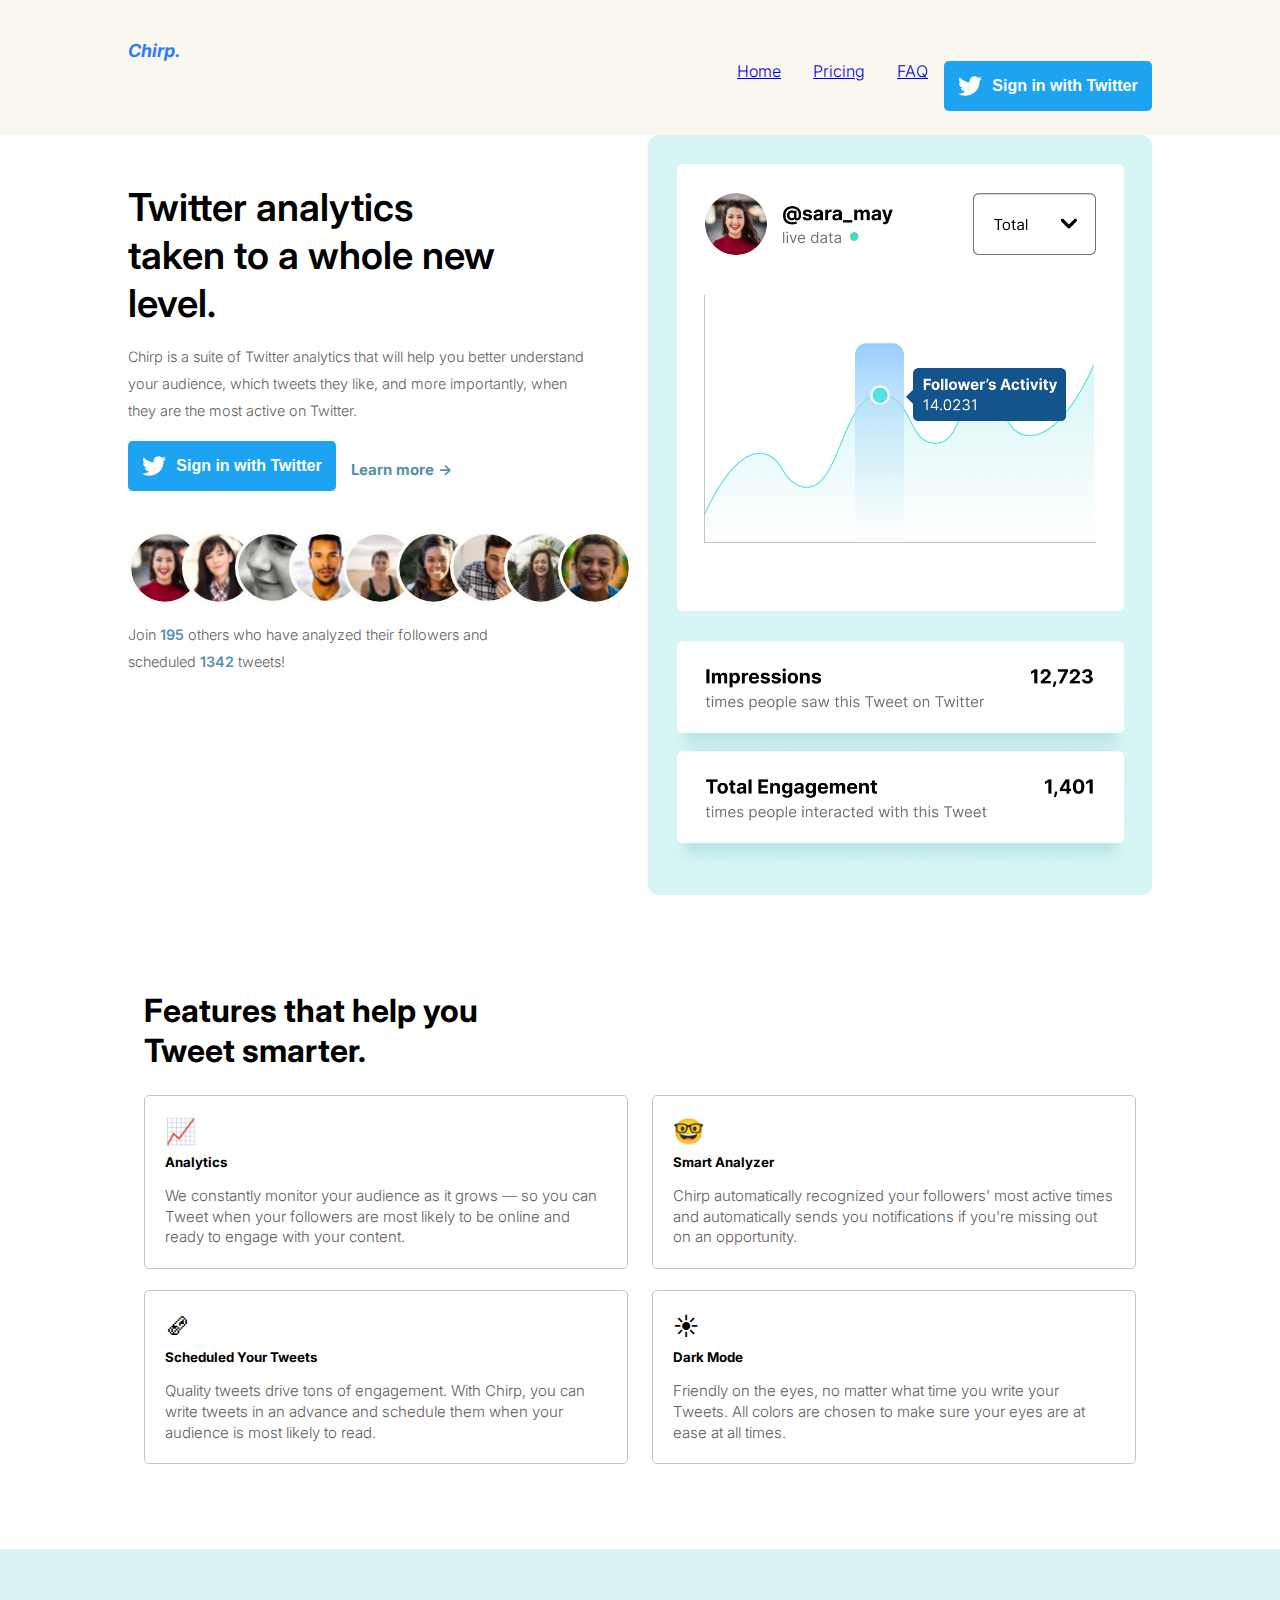
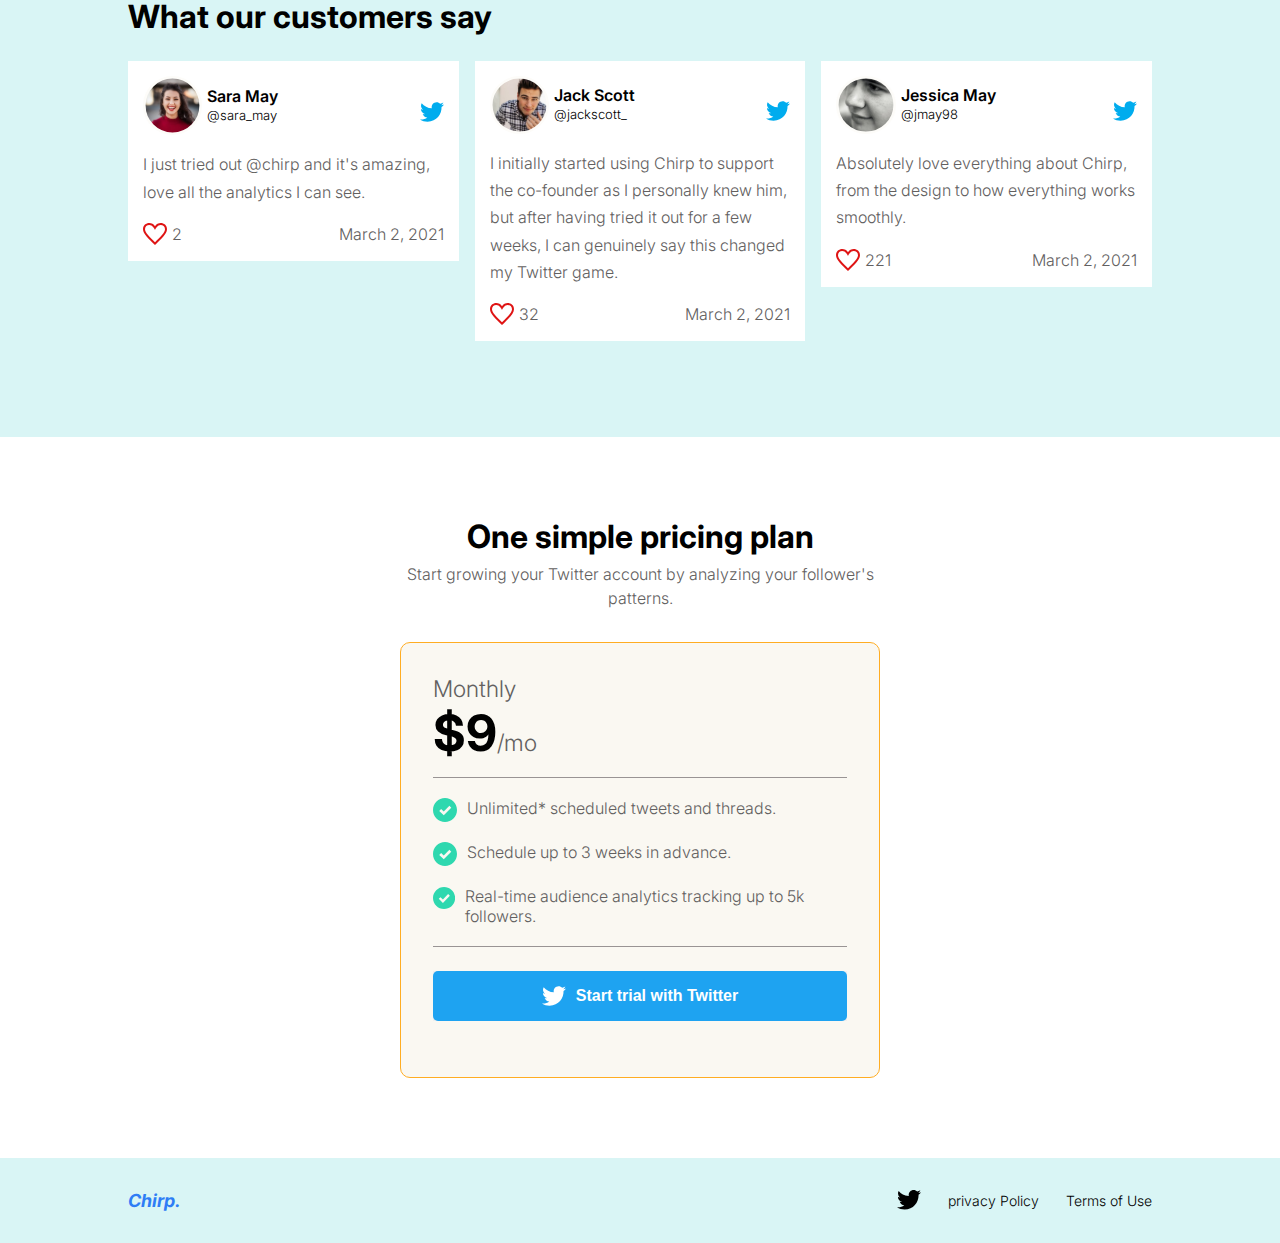
==== index.html @ cfd97e2c "trying again to publish my website" ====
<!DOCTYPE html>
<html lang="en">

<head>
  <link rel="stylesheet" href="/css/style.css" />
  <title>Chirp</title>
</head>

<body>
  <header>
    <nav>
      <div class="logo">
        <a href="#">
          <p>Chirp.</p>
        </a>
      </div>

      <svg id="hamburger-icon" class="hamburger" width="24" height="20" viewBox="0 0 24 20" fill="none" xmlns="http://www.w3.org/2000/svg">
        <path d="M24 4H0V0H24V4ZM24 8H0V12H24V8ZM24 16H0V20H24V16Z" fill="black"/>
        </svg>
        
        <div id="nav-wrapper">
        <ul id="my-nav">
            <li><a href="/index.html">Home</a></li>
            <li><a href="#">Pricing</a></li>
            <li><a href="/faq.html">FAQ</a></li>
          <button>
            <a href="#">
              <svg width="24" height="20" viewbox="0 0 24 20" fill="none" xmlns="http://www.w3.org/2000/svg">
                <path
                  d="M24 2.55699C23.117 2.94899 22.168 3.21299 21.172 3.33199C22.189 2.72299 22.97 1.75799 23.337 0.607986C22.386 1.17199 21.332 1.58199 20.21 1.80299C19.313 0.845986 18.032 0.247986 16.616 0.247986C13.437 0.247986 11.101 3.21399 11.819 6.29299C7.728 6.08799 4.1 4.12799 1.671 1.14899C0.381 3.36199 1.002 6.25699 3.194 7.72299C2.388 7.69699 1.628 7.47599 0.965 7.10699C0.911 9.38799 2.546 11.522 4.914 11.997C4.221 12.185 3.462 12.229 2.69 12.081C3.316 14.037 5.134 15.46 7.29 15.5C5.22 17.123 2.612 17.848 0 17.54C2.179 18.937 4.768 19.752 7.548 19.752C16.69 19.752 21.855 12.031 21.543 5.10599C22.505 4.41099 23.34 3.54399 24 2.55699Z"
                  fill="white" />
              </svg>
              <span> Sign in with Twitter</span>
            </a>
          </button>
        </ul>
      </div>
        

    </nav>
  </header>


  <div class="container-sara">

    <img src="/Assets/Hero Image (Desktop View).png" alt="Hero Image" />
    
    <div class="analytics">
      <h1>
        Twitter analytics <br />
        taken to a whole new <br />
        level.
      </h1>
      <p>
        Chirp is a suite of Twitter analytics that will help you better
        understand <br />
        your audience, which tweets they like, and more importantly, when
        <br />
        they are the most active on Twitter.
      </p>
      <div class="twitter2">
        <button>
          <a href="#">
            <svg width="24" height="20" viewbox="0 0 24 20" fill="none" xmlns="http://www.w3.org/2000/svg">
              <path
                d="M24 2.55699C23.117 2.94899 22.168 3.21299 21.172 3.33199C22.189 2.72299 22.97 1.75799 23.337 0.607986C22.386 1.17199 21.332 1.58199 20.21 1.80299C19.313 0.845986 18.032 0.247986 16.616 0.247986C13.437 0.247986 11.101 3.21399 11.819 6.29299C7.728 6.08799 4.1 4.12799 1.671 1.14899C0.381 3.36199 1.002 6.25699 3.194 7.72299C2.388 7.69699 1.628 7.47599 0.965 7.10699C0.911 9.38799 2.546 11.522 4.914 11.997C4.221 12.185 3.462 12.229 2.69 12.081C3.316 14.037 5.134 15.46 7.29 15.5C5.22 17.123 2.612 17.848 0 17.54C2.179 18.937 4.768 19.752 7.548 19.752C16.69 19.752 21.855 12.031 21.543 5.10599C22.505 4.41099 23.34 3.54399 24 2.55699Z"
                fill="white" />
            </svg>
            <span> Sign in with Twitter</span>
          </a>
        </button>

        <div class="learn-more">
          <a href="#"> Learn more → </a>
        </div>
      </div>

      <div class="profile-img">
        <img src="/Assets/userAvatar01.svg" alt="userAvatar01" />
        <img src="/Assets/userAvatar02.svg" alt="userAvatar02" />
        <img src="/Assets/userAvatar03.svg" alt="userAvatar03" />
        <img src="/Assets/userAvatar04.svg" alt="userAvatar04" />
        <img src="/Assets/userAvatar05.svg" alt="userAvatar05" />
        <img src="/Assets/userAvatar06.svg" alt="userAvatar06" />
        <img src="/Assets/userAvatar07.svg" alt="userAvatar07" />
        <img src="/Assets/userAvatar08.svg" alt="userAvatar08" />
        <img src="/Assets/userAvatar09.svg" alt="userAvatar09" />
      </div>

      <p id="detail-texts">
        Join <span>195</span> others who have analyzed their followers and
        <br />
        scheduled <span>1342</span> tweets!
      </p>
    </div>
  </div>

  <div class="features-container">
    <h2>Features that help you <br>
        Tweet smarter.</h2>
    <div class="features">
      <div class="features-items">
        <span>📈</span>
        <h5>Analytics</h5>
        <p>
          We constantly monitor your audience as it grows — so you can Tweet
          when your followers are most likely to be online and ready to engage
          with your content.
        </p>
      </div>
      <div class="features-items">
        <span>🤓</span>
        <h5>Smart Analyzer</h5>
        <p>
          Chirp automatically recognized your followers' most active times and
          automatically sends you notifications if you're missing out on an
          opportunity.
        </p>
      </div>
      <div class="features-items">
        <span>🗞</span>
        <h5>Scheduled Your Tweets</h5>
        <p>
          Quality tweets drive tons of engagement. With Chirp, you can write
          tweets in an advance and schedule them when your audience is most
          likely to read.
        </p>
      </div>
      <div class="features-items">
        <span>☀</span>
        <h5>Dark Mode</h5>
        <p>
          Friendly on the eyes, no matter what time you write your Tweets. All
          colors are chosen to make sure your eyes are at ease at all times.
        </p>
      </div>
    </div>
  </div>

  <div class="reviews-container">
    <h2>What our customers say</h2>
    <div class="reviews">
      <div class="r-item">
        <div class="tweet">
          <div class="tweet-1">
            <img src="/Assets/userAvatar01.svg" alt="userAvatar01" />
            <div>
              <p>Sara May</p>
              <span>@sara_may</span>
            </div>
          </div>
          <div>
            <svg width="24" height="24" viewbox="0 0 24 24" fill="none" xmlns="http://www.w3.org/2000/svg">
                <path
                  d="M24 4.55705C23.117 4.94905 22.168 5.21305 21.172 5.33205C22.189 4.72305 22.97 3.75805 23.337 2.60805C22.386 3.17205 21.332 3.58205 20.21 3.80305C19.313 2.84605 18.032 2.24805 16.616 2.24805C13.437 2.24805 11.101 5.21405 11.819 8.29305C7.728 8.08805 4.1 6.12805 1.671 3.14905C0.381 5.36205 1.002 8.25705 3.194 9.72305C2.388 9.69705 1.628 9.47605 0.965 9.10705C0.911 11.388 2.546 13.522 4.914 13.997C4.221 14.185 3.462 14.229 2.69 14.081C3.316 16.037 5.134 17.46 7.29 17.5C5.22 19.123 2.612 19.848 0 19.54C2.179 20.937 4.768 21.752 7.548 21.752C16.69 21.752 21.855 14.031 21.543 7.10605C22.505 6.41105 23.34 5.54405 24 4.55705Z"
                  fill="#00ACEE" />
            </svg>
          </div>
        </div>
        <div class="tweet-text">
          I just tried out @chirp and it's amazing, love all the analytics I
          can see.
        </div>
        <div class="sub-details">
          <div class="like-counter">
            <svg width="24" height="24" viewbox="0 0 24 24" fill="none" xmlns="http://www.w3.org/2000/svg">
              <path
                d="M6.28 3C9.516 3.001 11.253 6.491 12 8.031C12.75 6.484 14.469 3.01 17.726 3.01C19.784 3.01 22 4.319 22 7.192C22 10.634 17.256 15.043 12 20.192C6.742 15.041 2 10.633 2 7.192C2 4.516 3.965 2.999 6.28 3ZM6.281 1C3.098 1 0 3.187 0 7.192C0 11.853 5.57 16.619 12 23C18.43 16.619 24 11.853 24 7.192C24 3.181 20.903 1.01 17.726 1.01C15.522 1.01 13.28 2.052 12 4.248C10.715 2.042 8.478 1 6.281 1Z"
                fill="#DF1414" />
            </svg>

            <span>2</span>
          </div>
          <div>March 2, 2021</div>
        </div>
      </div>

      <div class="r-item">
        <div class="tweet">
          <div class="tweet-1">
            <img src="/Assets/userAvatar07.svg" alt="userAvatar07" />
            <div>
              <p>Jack Scott</p>
              <span>@jackscott_</span>
            </div>
          </div>
          <div>
            <svg width="24" height="24" viewbox="0 0 24 24" fill="none" xmlns="http://www.w3.org/2000/svg">
                <path
                  d="M24 4.55705C23.117 4.94905 22.168 5.21305 21.172 5.33205C22.189 4.72305 22.97 3.75805 23.337 2.60805C22.386 3.17205 21.332 3.58205 20.21 3.80305C19.313 2.84605 18.032 2.24805 16.616 2.24805C13.437 2.24805 11.101 5.21405 11.819 8.29305C7.728 8.08805 4.1 6.12805 1.671 3.14905C0.381 5.36205 1.002 8.25705 3.194 9.72305C2.388 9.69705 1.628 9.47605 0.965 9.10705C0.911 11.388 2.546 13.522 4.914 13.997C4.221 14.185 3.462 14.229 2.69 14.081C3.316 16.037 5.134 17.46 7.29 17.5C5.22 19.123 2.612 19.848 0 19.54C2.179 20.937 4.768 21.752 7.548 21.752C16.69 21.752 21.855 14.031 21.543 7.10605C22.505 6.41105 23.34 5.54405 24 4.55705Z"
                  fill="#00ACEE" />
            </svg>
          </div>
        </div>
        <div class="tweet-text">
          I initially started using Chirp to support the co-founder as I
          personally knew him, but after having tried it out for a few weeks,
          I can genuinely say this changed my Twitter game.
        </div>
        <div class="sub-details">
          <div class="like-counter">
            <svg width="24" height="24" viewbox="0 0 24 24" fill="none" xmlns="http://www.w3.org/2000/svg">
              <path
                d="M6.28 3C9.516 3.001 11.253 6.491 12 8.031C12.75 6.484 14.469 3.01 17.726 3.01C19.784 3.01 22 4.319 22 7.192C22 10.634 17.256 15.043 12 20.192C6.742 15.041 2 10.633 2 7.192C2 4.516 3.965 2.999 6.28 3ZM6.281 1C3.098 1 0 3.187 0 7.192C0 11.853 5.57 16.619 12 23C18.43 16.619 24 11.853 24 7.192C24 3.181 20.903 1.01 17.726 1.01C15.522 1.01 13.28 2.052 12 4.248C10.715 2.042 8.478 1 6.281 1Z"
                fill="#DF1414" />
            </svg>

            <span>32</span>
          </div>
          <div>March 2, 2021</div>
        </div>
      </div>

      <div class="r-item">
        <div class="tweet">
          <div class="tweet-1">
            <img src="/Assets/userAvatar03.svg" alt="userAvatar03" />
            <div>
              <p>Jessica May</p>
              <span>@jmay98</span>
            </div>
          </div>
          <div>
            <svg width="24" height="24" viewbox="0 0 24 24" fill="none" xmlns="http://www.w3.org/2000/svg">
                <path
                  d="M24 4.55705C23.117 4.94905 22.168 5.21305 21.172 5.33205C22.189 4.72305 22.97 3.75805 23.337 2.60805C22.386 3.17205 21.332 3.58205 20.21 3.80305C19.313 2.84605 18.032 2.24805 16.616 2.24805C13.437 2.24805 11.101 5.21405 11.819 8.29305C7.728 8.08805 4.1 6.12805 1.671 3.14905C0.381 5.36205 1.002 8.25705 3.194 9.72305C2.388 9.69705 1.628 9.47605 0.965 9.10705C0.911 11.388 2.546 13.522 4.914 13.997C4.221 14.185 3.462 14.229 2.69 14.081C3.316 16.037 5.134 17.46 7.29 17.5C5.22 19.123 2.612 19.848 0 19.54C2.179 20.937 4.768 21.752 7.548 21.752C16.69 21.752 21.855 14.031 21.543 7.10605C22.505 6.41105 23.34 5.54405 24 4.55705Z"
                  fill="#00ACEE" />
            </svg>
          </div>
        </div>
        <div class="tweet-text">
          Absolutely love everything about Chirp, from the design to how
          everything works smoothly.
        </div>
        <div class="sub-details">
          <div class="like-counter">
            <svg width="24" height="24" viewbox="0 0 24 24" fill="none" xmlns="http://www.w3.org/2000/svg">
              <path
                d="M6.28 3C9.516 3.001 11.253 6.491 12 8.031C12.75 6.484 14.469 3.01 17.726 3.01C19.784 3.01 22 4.319 22 7.192C22 10.634 17.256 15.043 12 20.192C6.742 15.041 2 10.633 2 7.192C2 4.516 3.965 2.999 6.28 3ZM6.281 1C3.098 1 0 3.187 0 7.192C0 11.853 5.57 16.619 12 23C18.43 16.619 24 11.853 24 7.192C24 3.181 20.903 1.01 17.726 1.01C15.522 1.01 13.28 2.052 12 4.248C10.715 2.042 8.478 1 6.281 1Z"
                fill="#DF1414" />
            </svg>

            <span>221</span>
          </div>
          <div>March 2, 2021</div>
        </div>
      </div>
    </div>
  </div>

  <div class="price-container">
    <div class="price-details">
      <h2>One simple pricing plan</h2>
      <p>
        Start growing your Twitter account by analyzing your follower's
        <br />
        patterns.
      </p>
    </div>

    <div class="price-item">
      <div class="price-item-details">
        <p>Monthly</p>
        <p><span>$9</span>/mo</p>
      </div>
      <div class="price-info">
        <div class="price-info-item">
          <svg width="24" height="24" viewbox="0 0 24 24" fill="none" xmlns="http://www.w3.org/2000/svg">
            <path
              d="M12 0C5.373 0 0 5.373 0 12C0 18.627 5.373 24 12 24C18.627 24 24 18.627 24 12C24 5.373 18.627 0 12 0ZM10.75 17.292L6.25 12.928L8.107 11.07L10.75 13.576L16.393 7.792L18.25 9.649L10.75 17.292Z"
              fill="#2ED8AF" />
          </svg>
          <p>Unlimited* scheduled tweets and threads.</p>
        </div>

        <div class="price-info-item">
          <svg width="24" height="24" viewbox="0 0 24 24" fill="none" xmlns="http://www.w3.org/2000/svg">
            <path
              d="M12 0C5.373 0 0 5.373 0 12C0 18.627 5.373 24 12 24C18.627 24 24 18.627 24 12C24 5.373 18.627 0 12 0ZM10.75 17.292L6.25 12.928L8.107 11.07L10.75 13.576L16.393 7.792L18.25 9.649L10.75 17.292Z"
              fill="#2ED8AF" />
          </svg>
          <p>Schedule up to 3 weeks in advance.</p>
        </div>

        <div class="price-info-item">
          <svg width="24" height="24" viewbox="0 0 24 24" fill="none" xmlns="http://www.w3.org/2000/svg">
            <path
              d="M12 0C5.373 0 0 5.373 0 12C0 18.627 5.373 24 12 24C18.627 24 24 18.627 24 12C24 5.373 18.627 0 12 0ZM10.75 17.292L6.25 12.928L8.107 11.07L10.75 13.576L16.393 7.792L18.25 9.649L10.75 17.292Z"
              fill="#2ED8AF" />
          </svg>
          <p>Real-time audience analytics tracking up to 5k followers.</p>
        </div>
      </div>
      <button>
        <a href="#">
          <svg width="24" height="20" viewbox="0 0 24 20" fill="none" xmlns="http://www.w3.org/2000/svg">
            <path
              d="M24 2.55699C23.117 2.94899 22.168 3.21299 21.172 3.33199C22.189 2.72299 22.97 1.75799 23.337 0.607986C22.386 1.17199 21.332 1.58199 20.21 1.80299C19.313 0.845986 18.032 0.247986 16.616 0.247986C13.437 0.247986 11.101 3.21399 11.819 6.29299C7.728 6.08799 4.1 4.12799 1.671 1.14899C0.381 3.36199 1.002 6.25699 3.194 7.72299C2.388 7.69699 1.628 7.47599 0.965 7.10699C0.911 9.38799 2.546 11.522 4.914 11.997C4.221 12.185 3.462 12.229 2.69 12.081C3.316 14.037 5.134 15.46 7.29 15.5C5.22 17.123 2.612 17.848 0 17.54C2.179 18.937 4.768 19.752 7.548 19.752C16.69 19.752 21.855 12.031 21.543 5.10599C22.505 4.41099 23.34 3.54399 24 2.55699Z"
              fill="white" />
          </svg>
          <span> Start trial with Twitter</span>
        </a>
      </button>
    </div>
  </div>
  <footer>
    <div class="logo">
      <a href="#">
        <p>Chirp.</p>
      </a>
    </div>
    <div class="footer-2">
      <svg width="25" height="20" viewBox="0 0 25 20" fill="none" xmlns="http://www.w3.org/2000/svg">
        <path
          d="M25 2.309C24.117 2.701 23.168 2.965 22.172 3.084C23.189 2.475 23.97 1.51 24.337 0.36C23.386 0.924 22.332 1.334 21.21 1.555C20.313 0.598 19.032 0 17.616 0C14.437 0 12.101 2.966 12.819 6.045C8.728 5.84 5.1 3.88 2.671 0.901C1.381 3.114 2.002 6.009 4.194 7.475C3.388 7.449 2.628 7.228 1.965 6.859C1.911 9.14 3.546 11.274 5.914 11.749C5.221 11.937 4.462 11.981 3.69 11.833C4.316 13.789 6.134 15.212 8.29 15.252C6.22 16.875 3.612 17.6 1 17.292C3.179 18.689 5.768 19.504 8.548 19.504C17.69 19.504 22.855 11.783 22.543 4.858C23.505 4.163 24.34 3.296 25 2.309Z"
          fill="black" />
      </svg>

      <p>privacy Policy</p>
      <p>Terms of Use</p>
    </div>
  </footer>
  <script src="script.js"></script>
</body>

</html>
---- css/style.css ----
@import url('https://fonts.googleapis.com/css2?family=Inter:wght@300;400;600;700&display=swap');


:root {
  --bg-colour: hsl(45, 44%, 96%);
  --bg2-colour: hsl(202, 88%, 53%);
  --bg3-colour: hsl(216, 91%, 57%);
  --txt-colour1: hsl(0, 1%, 38%);
  --space1: 1rem;
  --space2: 2rem;
  --space3: 3rem;
}
.hamburger {
  display: flex;
  position: absolute;
  top: 2rem;
  right: 0;
  margin: 10px;
} 

#hamburger-icon {
  width: 30px;
  height: 30px;
  cursor: pointer;
}

  #my-nav {
  display: none;
  position: absolute;
  top: 100px;
  right: 0;
  width: 100%;
  background-color: var(--bg-colour);
  padding: var(--space1);
  box-shadow: 0 2px 5px rgba(0, 0, 0, 0.2);
}


#my-nav.active {
  display: grid;

}

* {
  padding: 0;
  margin: 0;
  box-sizing: border-box;
}

body {
  font-family: 'Inter', sans-serif;
}

header {
  background-color: var(--bg-colour);
  padding-top: var(--space1);
}

nav {
  display: flex;
  justify-content: space-between;
  padding: 1.5rem 1rem;
  align-items: center;
}

h2 {
  font-size: var(--space2);
  font-weight: 700;
  line-height: 2.5rem;
  padding: 2rem 0 1.5rem 0;
}

button {
  width: 100%;
  border: none;
  margin-bottom: 1.5rem;
}

button a {
  display: flex;
  justify-content: center;
  align-items: center;
  text-decoration: none;
  padding: 15px 0;
  background-color: var(--bg2-colour);
  color: #fff;
  border-radius: 5px;
  font-weight: 600;
  font-size: var(--space1);
  cursor: pointer;
}

button a:hover {
  background-color: #1ea3f1c4;
}

button span {
  padding-left: 10px;
}

.logo {
  font-size: 18px;
  font-weight: 700;
}

.logo a {
  text-decoration: none;
  color: hsl(216, 91%, 57%);
  font-family: inherit;
  font-style: italic;
}

.container-sara img {
  width: 100%;
  max-width: 900px;
  margin: auto;
} 


 .container-sara h1 {
  font-size: 2rem;
  font-weight: 700;
  line-height: 2.5rem;
  padding: 1rem 0;
} 

 .container-sara p {
  color: var(--txt-colour1);
  line-height: 1.7rem;
  font-size: 17px;
  font-weight: 300;
  padding-bottom: 1rem;
}

.twitter2 {
  display: flex;
  flex-direction: column;
  align-items: center;
  justify-content: center;
  text-align: center;
}

.learn-more a {
  text-decoration: none;
  color: #5592a9;
  font-weight: 500;
  font-size: 14px;
  margin-bottom: 1rem;
  display: block;
}

.twitter2 .learn-more a {
  font-weight: 700;
  font-size: 15px;
  margin-bottom: none;
}

.profile-img {
  display: flex;
  position: relative;
  margin: 1rem 0;
}

.profile-img img {
  margin-left: -1.3rem;
}

.profile-img img:first-child {
  margin-left: 0;
}

#detail-texts span {
  color: #5592a9;
  font-weight: 600;
}

.features-container {
  margin: 1rem;
}

.features-container h5 {
  font-weight: 700;
  padding: 0.5rem 0 1rem 0;
}

.features-items {
  border: 1px solid #c4c4c4;
  padding: 20px;
  border-radius: 5px;
  margin-bottom: 1.3rem;
}

.features-items p {
  color: var(--txt-colour1);
  font-weight: 300;
  font-size: 15px;
  line-height: 1.3rem;
}

.features-items span {
  font-size: 25px;
}

.reviews-container {
  padding: 1rem;
  margin-top: 4rem;
  background-color: #d9f5f5;
}

.r-item {
  background-color: #fff;
  padding: 15px;
  margin-bottom: 1rem;
}

.tweet {
  display: flex;
  align-items: center;
  justify-content: space-between;
}

.tweet-1 {
  display: flex;
  align-items: center;
  margin-bottom: 1rem;
}

.tweet-1 img {
  width: 3.7rem;
}

.tweet-1 span {
  font-weight: 300;
  font-size: 13px;
  cursor: pointer;
}

.tweet-1 span:hover {
  color: rgb(153, 148, 148);
}

.tweet-1 div {
  padding-left: 5px;
}

.tweet-1 p {
  font-weight: 600;
  line-height: 1rem;
}

.tweet-text {
  font-weight: 300;
  line-height: 1.7rem;
  color: var(--txt-colour1);
  margin-bottom: 1rem;
}

.sub-details {
  display: flex;
  align-items: center;
  justify-content: space-between;
  font-weight: 300;
  color: var(--txt-colour1);
}

.like-counter {
  display: flex;
  align-items: center;
}

.like-counter svg {
  cursor: pointer;
}

.like-counter span {
  padding-left: 5px;
}

.price-container {
  margin: 1rem;
}

.price-details {
  text-align: center;
}

.price-details h2 {
  padding-top: 4rem;
  padding-bottom: 0.3rem;
}

.price-details p {
  font-weight: 300;
  line-height: 1.5rem;
  color: var(--txt-colour1);
  padding-bottom: 2rem;
}

.price-item {
  border: 1px solid #ffad23;
  background-color: #faf8f2;
  padding: 20px;
  border-radius: 10px;
}

.price-item-details {
  border-bottom: 1px solid rgb(153, 148, 148);
  padding-bottom: 10px;
}

.price-item-details p {
  font-size: 23px;
  font-weight: 300;
  color: var(--txt-colour1);
  padding-bottom: 10px;
}

.price-item-details span {
  font-size: 50px;
  font-weight: 700;
  color: black;
  line-height: 2.6rem;
}

.price-info {
  border-bottom: 1px solid rgb(153, 148, 148);
  padding: 10px 0;
}

.price-info-item {
  display: flex;
  padding: 10px 0;
}

.price-info-item p {
  padding-left: 10px;
  font-weight: 300;
  color: var(--txt-colour1);
}

.price-item button {
  margin-top: 1.5rem;
}

footer {
  background-color: #d9f5f5;
  padding: 1rem;
}

.footer-2 {
  display: flex;
  justify-content: space-between;
  padding: 1rem 0;
  font-weight: 300;
}


/* 

**********************************************************

          MEDIA FOR 488 PX 

**********************************************************
           
*/
@media (min-width: 488px) {

  #hamburger-icon.clicked {
    transform: rotate(90deg);
    transition: transform 0.3s ease-in-out;
  }

  #hamburger-icon {
    display: none;
  }

  .menu-list {
    display: block;
  }

  .menu {
    display: none;
  }

  nav {
    padding-left: 5%;
    padding-right: 5%;
  }

  header nav ul {
    display: block;
  }

  nav ul li {
    display: inline-block;
    margin-right: 20px;
    font-weight: 300;
    cursor: pointer;
  }

  nav button {
    width: 13rem;
    margin: 0;
  }

  nav ul li:hover {
    color: #c4c4c4;
  }

  .container-sara {
    display: flex;
    flex-direction: column;
    padding-left: 5%;
    padding-right: 5%;
  }

  .container-sara img {
    max-width: 100%;
    width: 700px;
  }

  .analytics h1 {
    margin-top: 2rem;
    font-size: 3rem;
    padding-right: 10rem;
    line-height: 3.5rem;
    font-weight: 600;
  }

  .twitter2 {
    flex-direction: row;
    justify-content: left;
  }

  .twitter2 button {
    width: 13rem;
    margin-right: 15px;
  }

  #detail-texts {
    padding-right: 14rem;
    padding-bottom: 2rem;
  }

  .features-container {
    padding-right: 2rem;
    padding-left: 2rem;
  }

  .reviews-container {
    display: flex;
    flex-direction: column;
    padding-right: 5%;
    padding-left: 5%;
    padding-bottom: 5rem;
  }

  .reviews {
    display: grid;
    grid-template-columns: repeat(2, 1fr);
    column-gap: 1rem;
  }

  .r-item {
    align-self: flex-start;
  }

  .r-item:last-child {
    display: none;
  }

  .price-container {
    margin-bottom: 5rem;
  }

  .price-item {
    width: 30rem;
    margin: auto;
    padding: 2rem;
  }

  footer {
    display: flex;
    justify-content: space-between;
    align-items: center;
    padding: 2rem 5%;
  }

  .footer-2 {
    padding: 0;
    width: 16rem;
    align-items: center;
    font-size: 14px;
  }
}

@media screen and (max-width: 799px) {

  #hamburger-icon {
    display: block;
  }

  .menu-list {
    display: none;
  }
}

@media screen and (max-width: 799px) {
  .menu-list {
    display: none;
  }

  #mobile-nav.active .menu-list {
    display: block;
  }
}

@media (min-width: 800px) {

  #my-nav {
    display: flex;
    justify-content: flex-end;
    align-items: flex-start;
    position: relative;
    top: auto;
    right: auto;
    width: auto;
    background-color: transparent;
    padding: 0;
    box-shadow: none;
  }

  #my-nav ul {
    display: flex;
    justify-content: flex-start;
    align-items: center;
    list-style: none;
    margin: 0;
    padding: 0;
  }

  #my-nav li {
    margin: 0 1rem;
  }

  nav {
    padding-left: 10%;
    padding-right: 10%;
    display: grid;
    grid-template-columns: repeat(1, 1fr);
    justify-content: space-between;
    align-items: center;
  }

  .container-sara {
    display: grid;
    grid-template-columns: repeat(2, 1fr);
    column-gap: 1rem;
    padding-left: 10%;
    padding-right: 10%;
    padding-bottom: 3rem;
    max-width: 100%;
    width: fit-content;
  }

  .container-sara img {
    max-width: 100%;
    width: 900px;
    height: fit-content;
  }

  .analytics {
    grid-column: 1;
    grid-row: 1;
  }

  .analytics h1 {
    font-size: 2.4rem;
    padding-right: 0;
    line-height: 3rem;
  }

  .analytics p {
    font-size: 0.9rem;
  }

  #detail-texts {
    padding-right: 1rem;
  }

  .features-container {
    padding-right: 10%;
    padding-left: 10%;
  }

  .features {
    display: grid;
    grid-template-columns: repeat(2, 1fr);
    column-gap: 1.5rem;
  }

  .features-container h2 br {
    display: block;
  }

  .reviews-container {
    padding-right: 10%;
    padding-left: 10%;
  }

  .r-item:last-child {
    display: block;
  }

  .reviews {
    grid-template-columns: repeat(3, 1fr);
  }

  footer {
    padding-left: 10%;
    padding-right: 10%;
  }
}
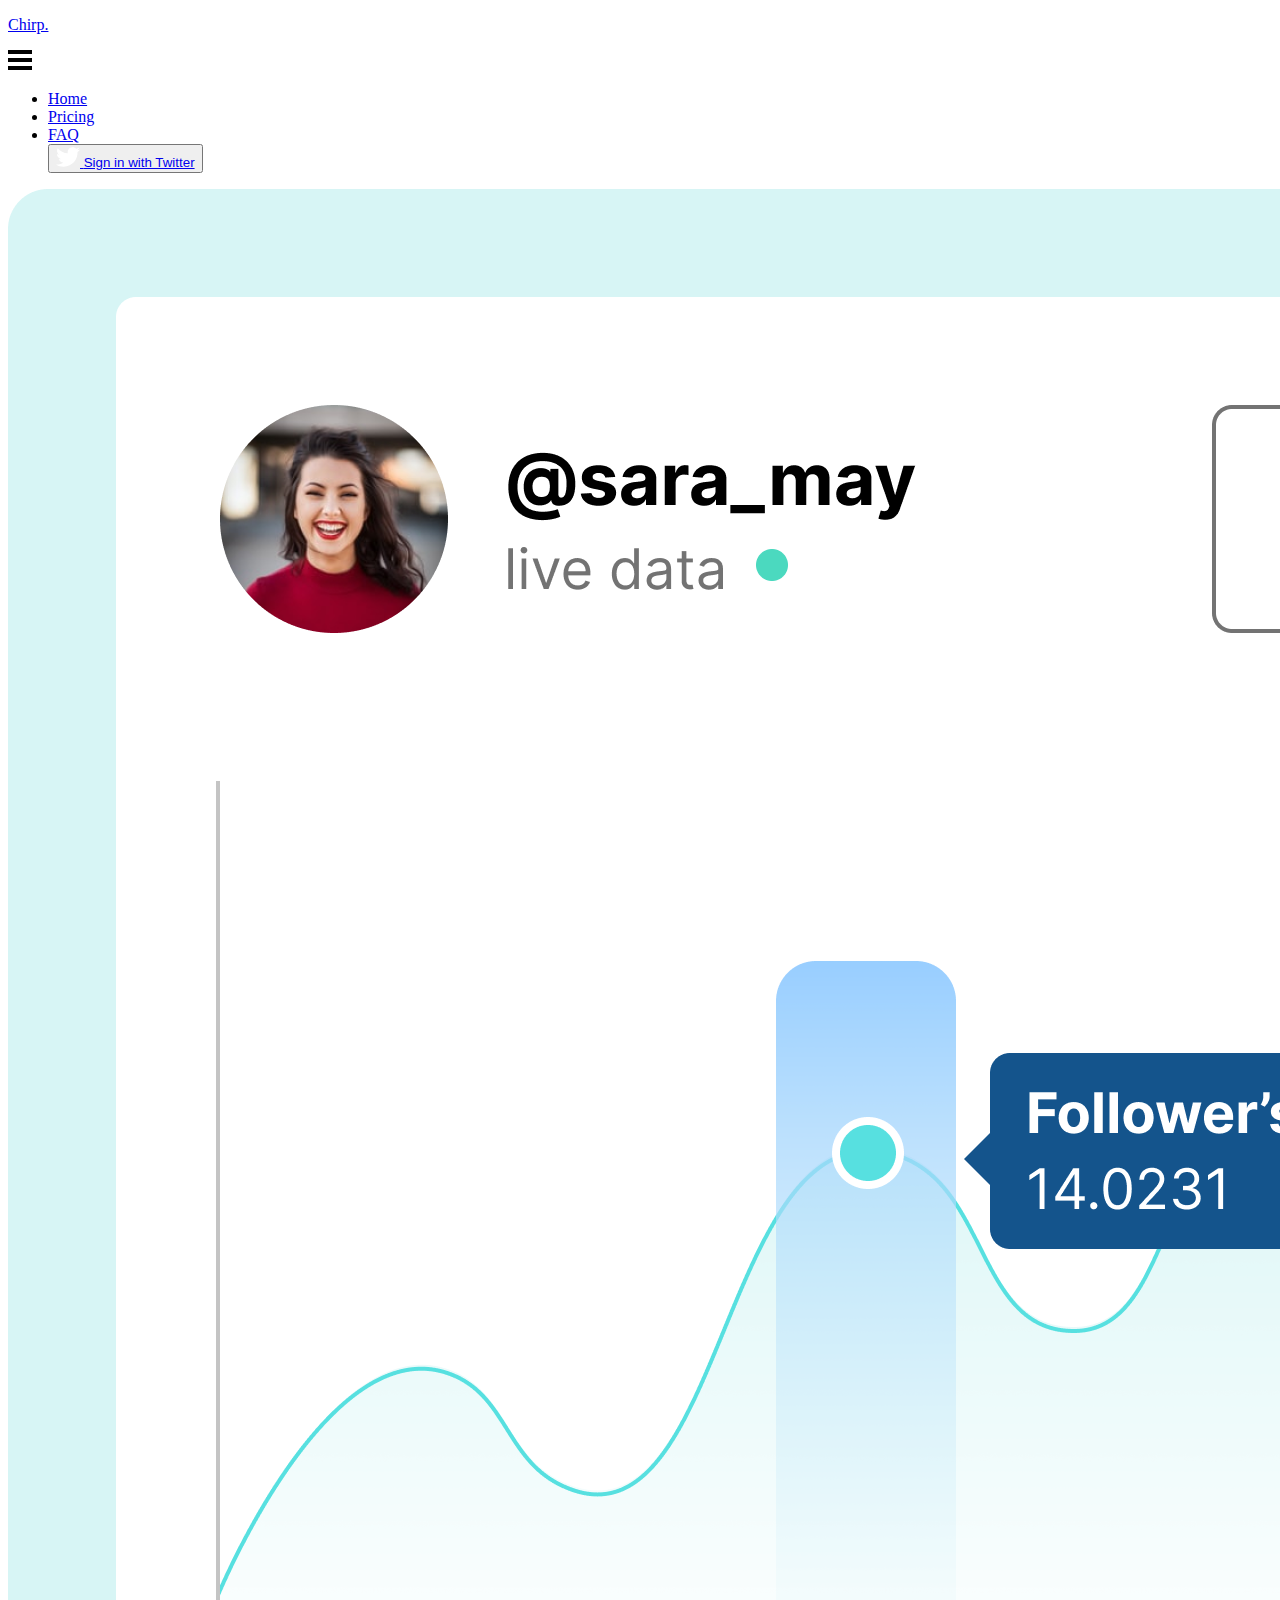
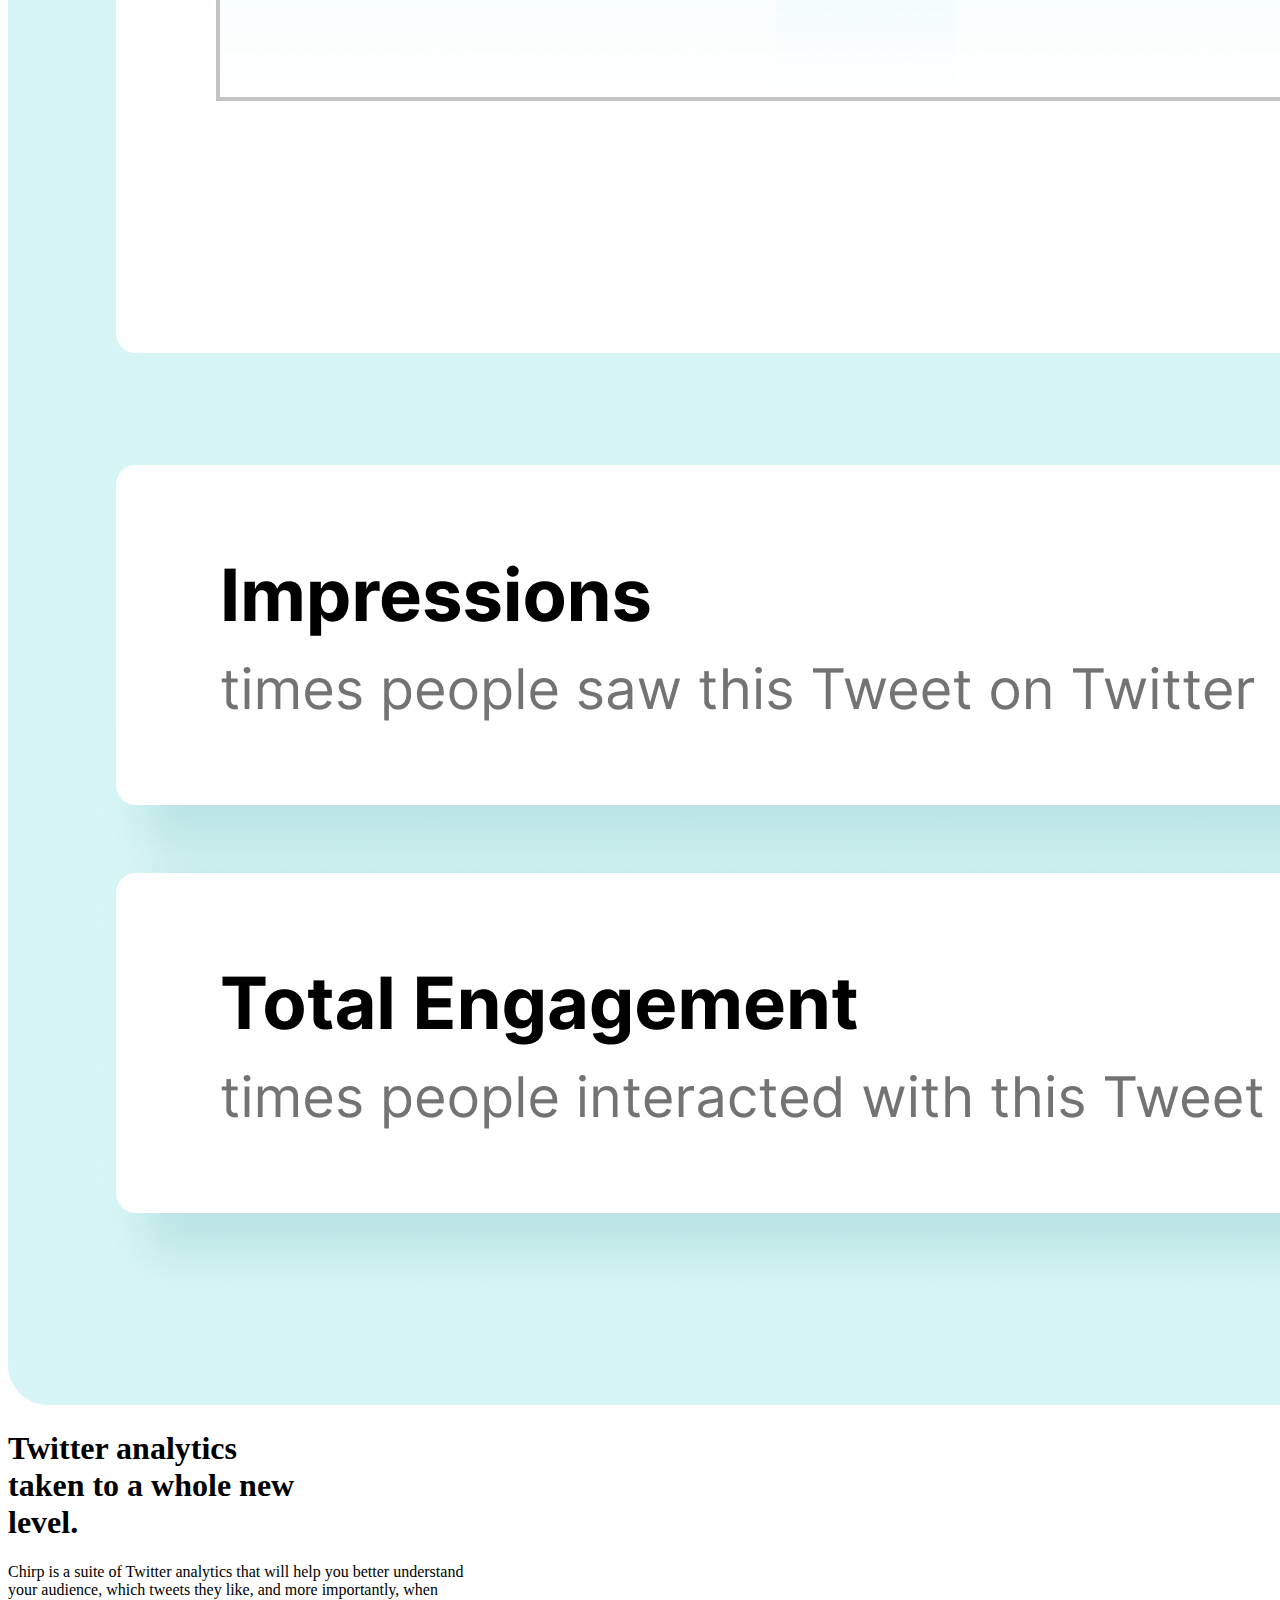
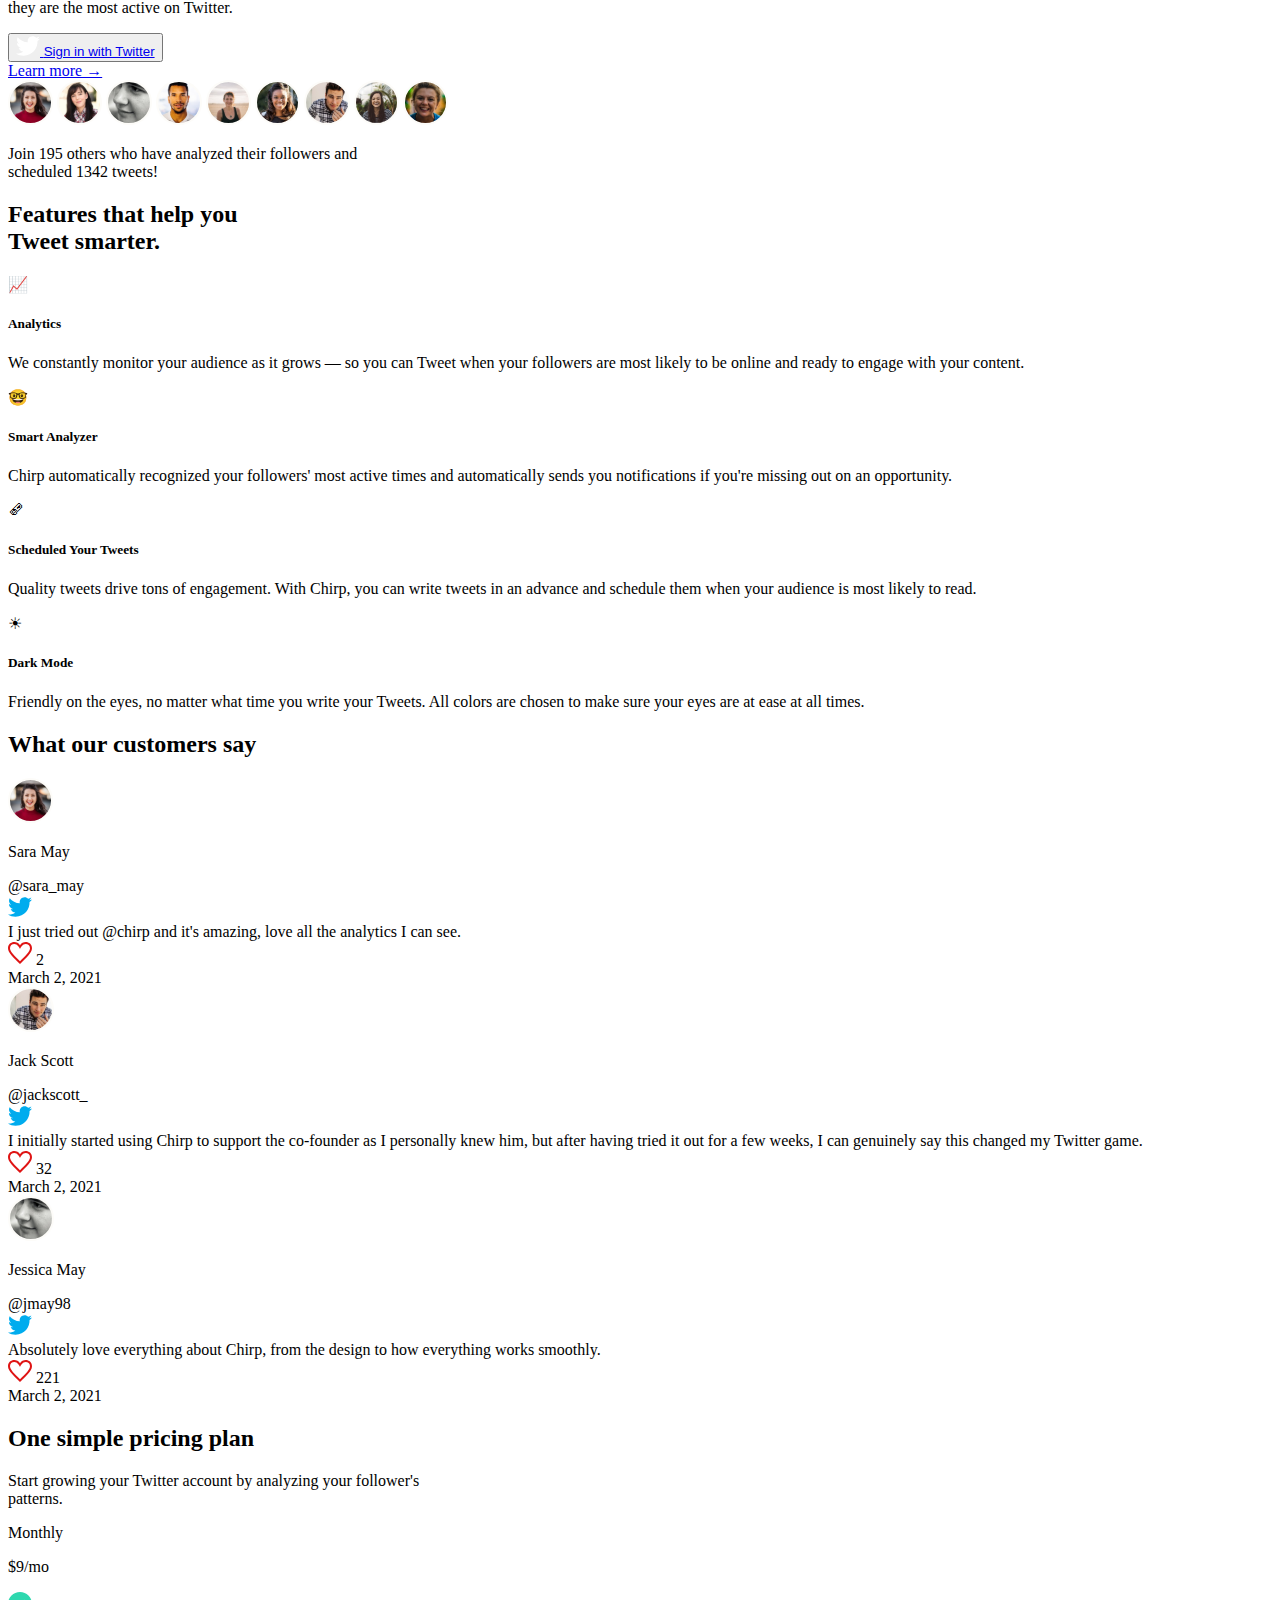
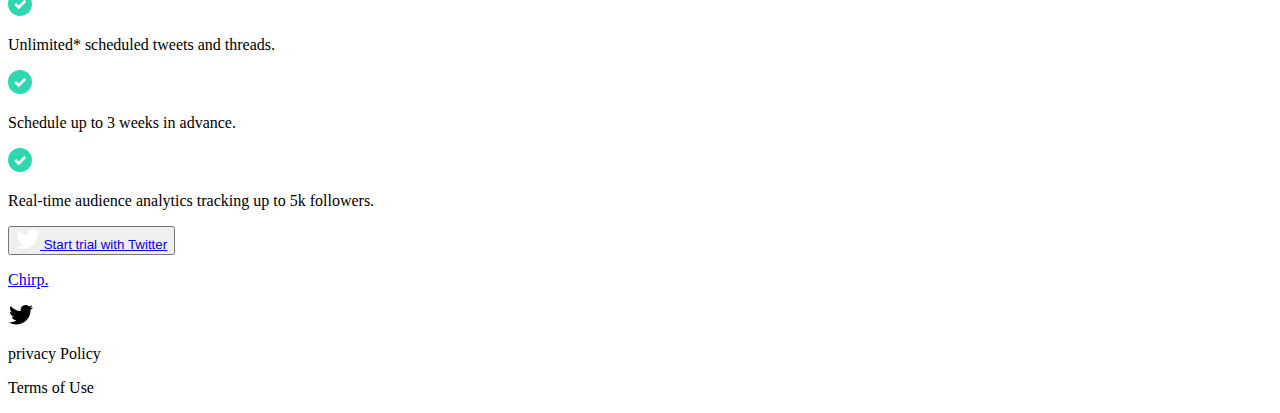
==== commit 49e55052: "editing index" ====
--- a/index.html
+++ b/index.html
@@ -2,7 +2,7 @@
 <html lang="en">
 
 <head>
-  <link rel="stylesheet" href="/css/style.css" />
+  <link rel="stylesheet" href="chirp-final-project/css/style.css" />
   <title>Chirp</title>
 </head>
 
@@ -21,9 +21,9 @@
         
         <div id="nav-wrapper">
         <ul id="my-nav">
-            <li><a href="/index.html">Home</a></li>
+            <li><a href="chirp-final-project/index.html">Home</a></li>
             <li><a href="#">Pricing</a></li>
-            <li><a href="/faq.html">FAQ</a></li>
+            <li><a href="chirp-final-project/faq.html">FAQ</a></li>
           <button>
             <a href="#">
               <svg width="24" height="20" viewbox="0 0 24 20" fill="none" xmlns="http://www.w3.org/2000/svg">
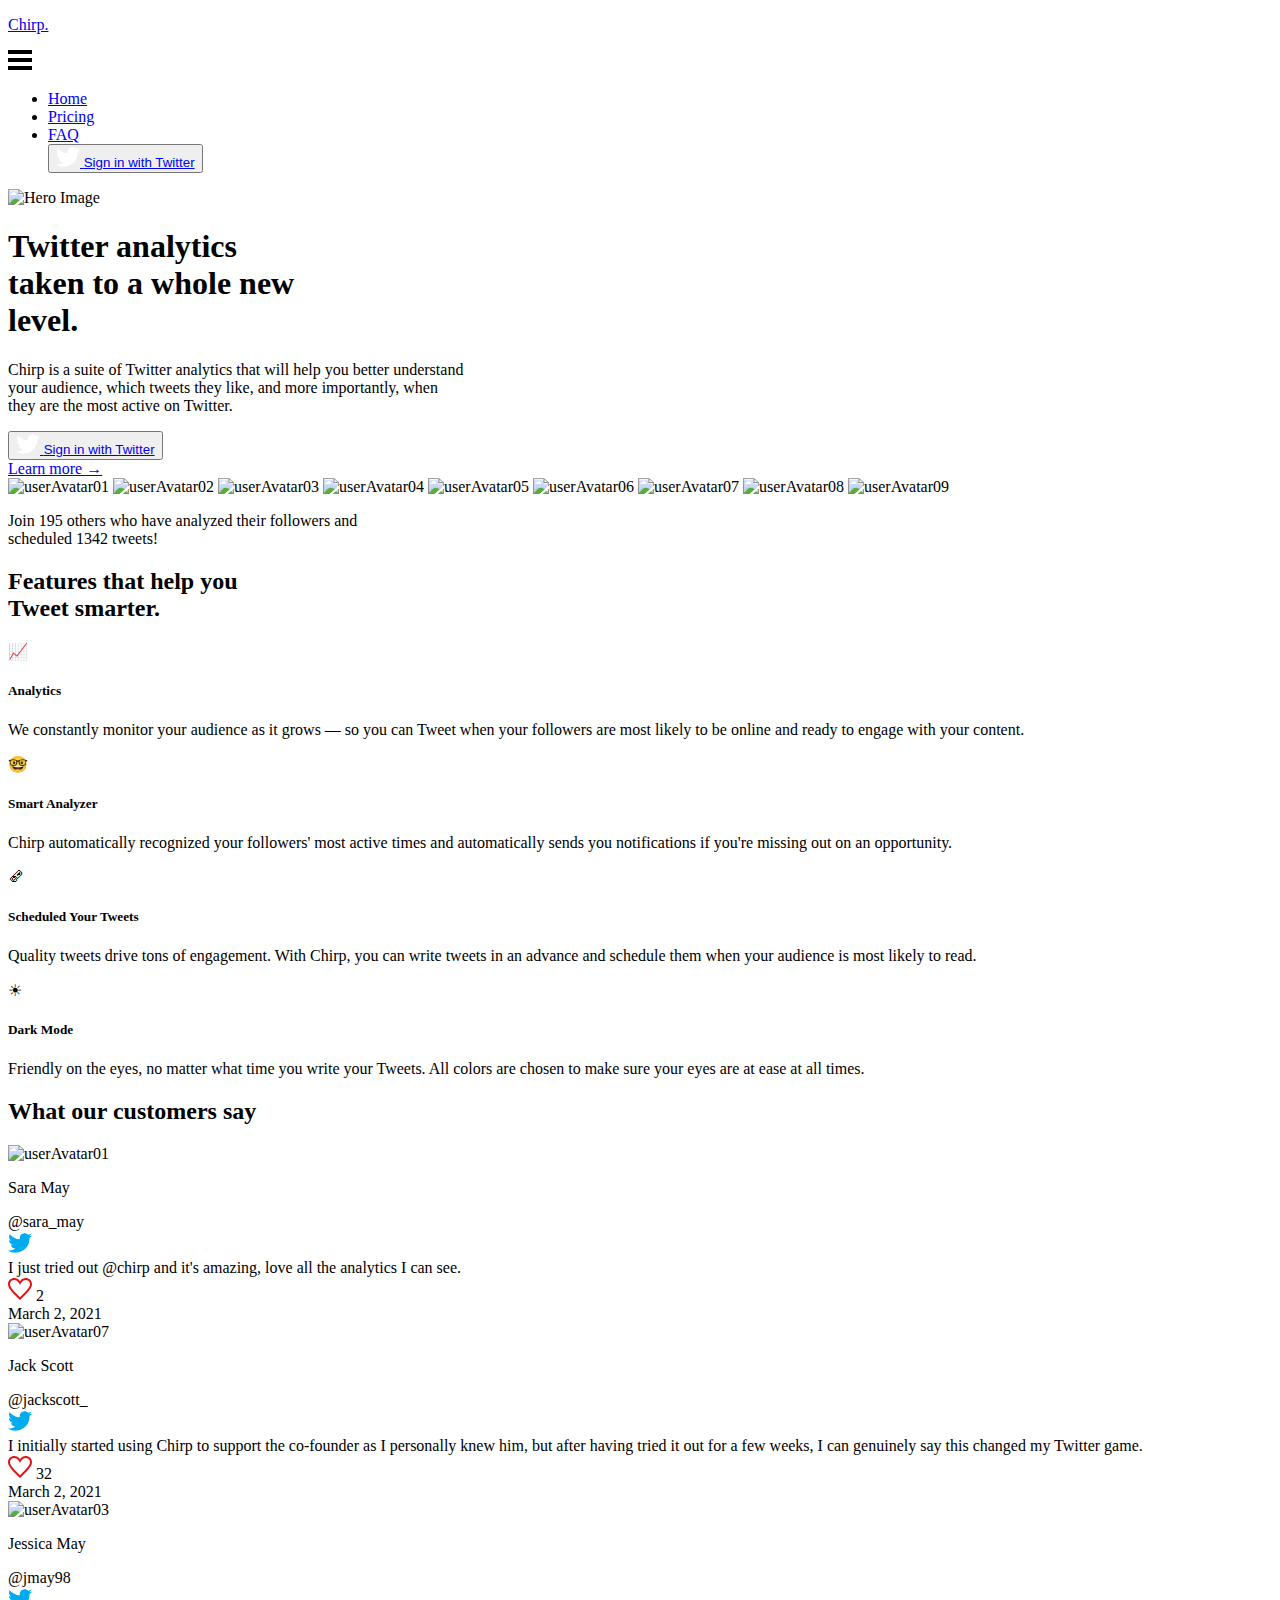
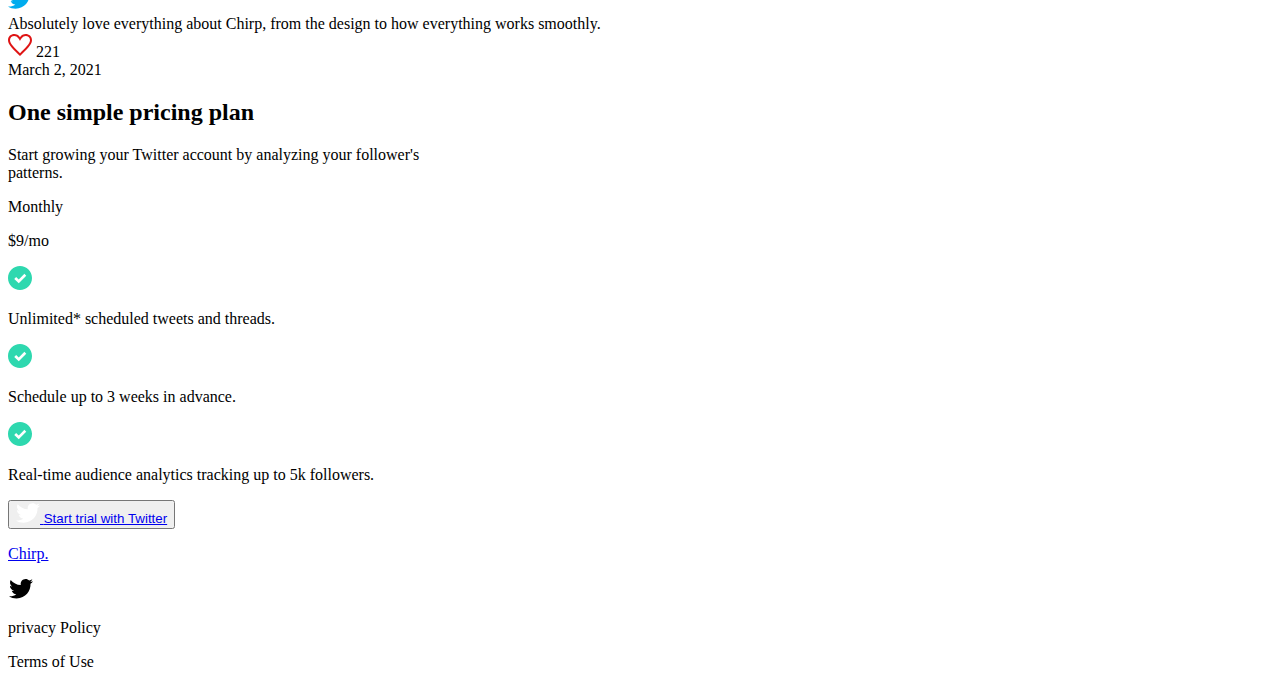
==== commit 793c66a1: "updated all the links" ====
--- a/index.html
+++ b/index.html
@@ -2,7 +2,7 @@
 <html lang="en">
 
 <head>
-  <link rel="stylesheet" href="chirp-final-project/css/style.css" />
+  <link rel="stylesheet" href="/chirp-final-project/css/style.css" />
   <title>Chirp</title>
 </head>
 
@@ -21,9 +21,9 @@
         
         <div id="nav-wrapper">
         <ul id="my-nav">
-            <li><a href="chirp-final-project/index.html">Home</a></li>
+            <li><a href="/chirp-final-project/index.html">Home</a></li>
             <li><a href="#">Pricing</a></li>
-            <li><a href="chirp-final-project/faq.html">FAQ</a></li>
+            <li><a href="/chirp-final-project/faq.html">FAQ</a></li>
           <button>
             <a href="#">
               <svg width="24" height="20" viewbox="0 0 24 20" fill="none" xmlns="http://www.w3.org/2000/svg">
@@ -44,7 +44,7 @@
 
   <div class="container-sara">
 
-    <img src="/Assets/Hero Image (Desktop View).png" alt="Hero Image" />
+    <img src="/chirp-final-project/Assets/Hero Image (Desktop View).png" alt="Hero Image" />
     
     <div class="analytics">
       <h1>
@@ -77,15 +77,15 @@
       </div>
 
       <div class="profile-img">
-        <img src="/Assets/userAvatar01.svg" alt="userAvatar01" />
-        <img src="/Assets/userAvatar02.svg" alt="userAvatar02" />
-        <img src="/Assets/userAvatar03.svg" alt="userAvatar03" />
-        <img src="/Assets/userAvatar04.svg" alt="userAvatar04" />
-        <img src="/Assets/userAvatar05.svg" alt="userAvatar05" />
-        <img src="/Assets/userAvatar06.svg" alt="userAvatar06" />
-        <img src="/Assets/userAvatar07.svg" alt="userAvatar07" />
-        <img src="/Assets/userAvatar08.svg" alt="userAvatar08" />
-        <img src="/Assets/userAvatar09.svg" alt="userAvatar09" />
+        <img src="/chirp-final-project/Assets/userAvatar01.svg" alt="userAvatar01" />
+        <img src="/chirp-final-project/Assets/userAvatar02.svg" alt="userAvatar02" />
+        <img src="/chirp-final-project/Assets/userAvatar03.svg" alt="userAvatar03" />
+        <img src="/chirp-final-project/Assets/userAvatar04.svg" alt="userAvatar04" />
+        <img src="/chirp-final-project/Assets/userAvatar05.svg" alt="userAvatar05" />
+        <img src="/chirp-final-project/Assets/userAvatar06.svg" alt="userAvatar06" />
+        <img src="/chirp-final-project/Assets/userAvatar07.svg" alt="userAvatar07" />
+        <img src="/chirp-final-project/Assets/userAvatar08.svg" alt="userAvatar08" />
+        <img src="/chirp-final-project/Assets/userAvatar09.svg" alt="userAvatar09" />
       </div>
 
       <p id="detail-texts">
@@ -144,7 +144,7 @@
       <div class="r-item">
         <div class="tweet">
           <div class="tweet-1">
-            <img src="/Assets/userAvatar01.svg" alt="userAvatar01" />
+            <img src="/chirp-final-project/Assets/userAvatar01.svg" alt="userAvatar01" />
             <div>
               <p>Sara May</p>
               <span>@sara_may</span>
@@ -179,7 +179,7 @@
       <div class="r-item">
         <div class="tweet">
           <div class="tweet-1">
-            <img src="/Assets/userAvatar07.svg" alt="userAvatar07" />
+            <img src="/chirp-final-project/Assets/userAvatar07.svg" alt="userAvatar07" />
             <div>
               <p>Jack Scott</p>
               <span>@jackscott_</span>
@@ -215,7 +215,7 @@
       <div class="r-item">
         <div class="tweet">
           <div class="tweet-1">
-            <img src="/Assets/userAvatar03.svg" alt="userAvatar03" />
+            <img src="/chirp-final-project/Assets/userAvatar03.svg" alt="userAvatar03" />
             <div>
               <p>Jessica May</p>
               <span>@jmay98</span>
